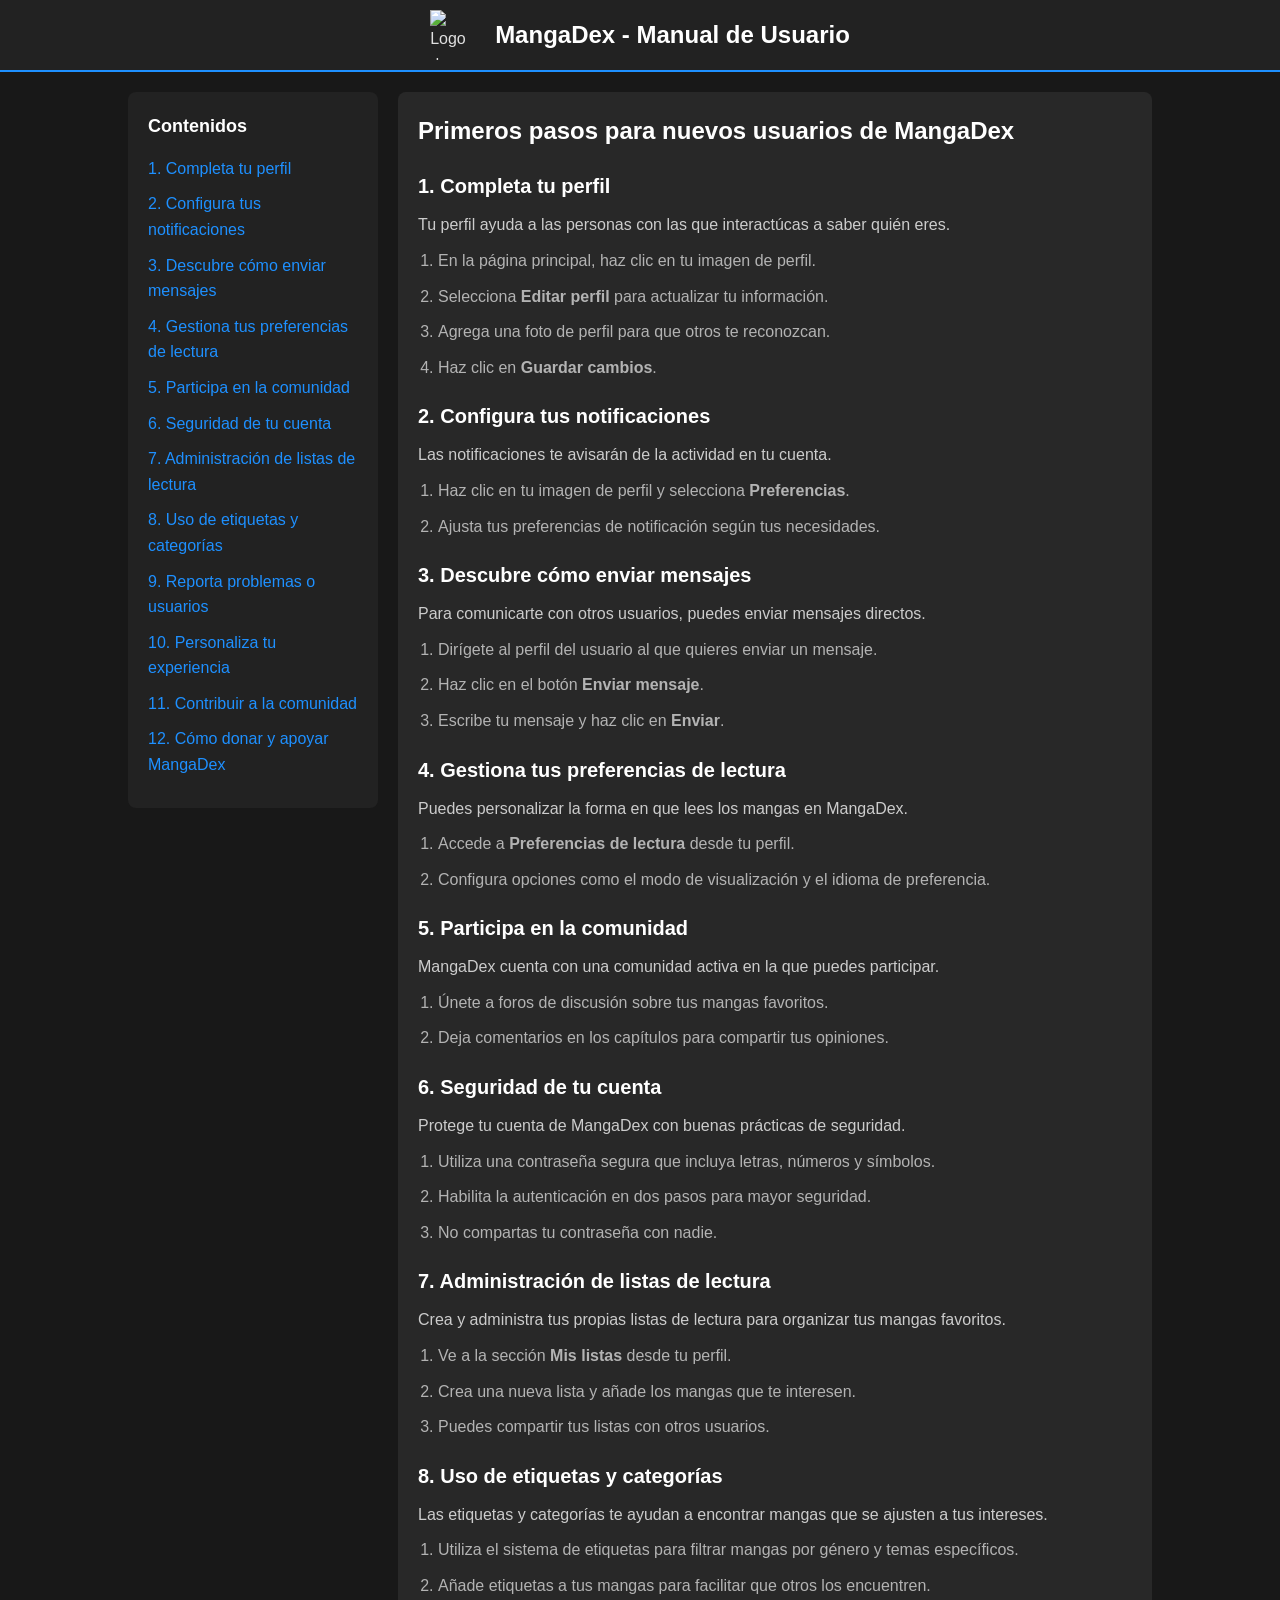
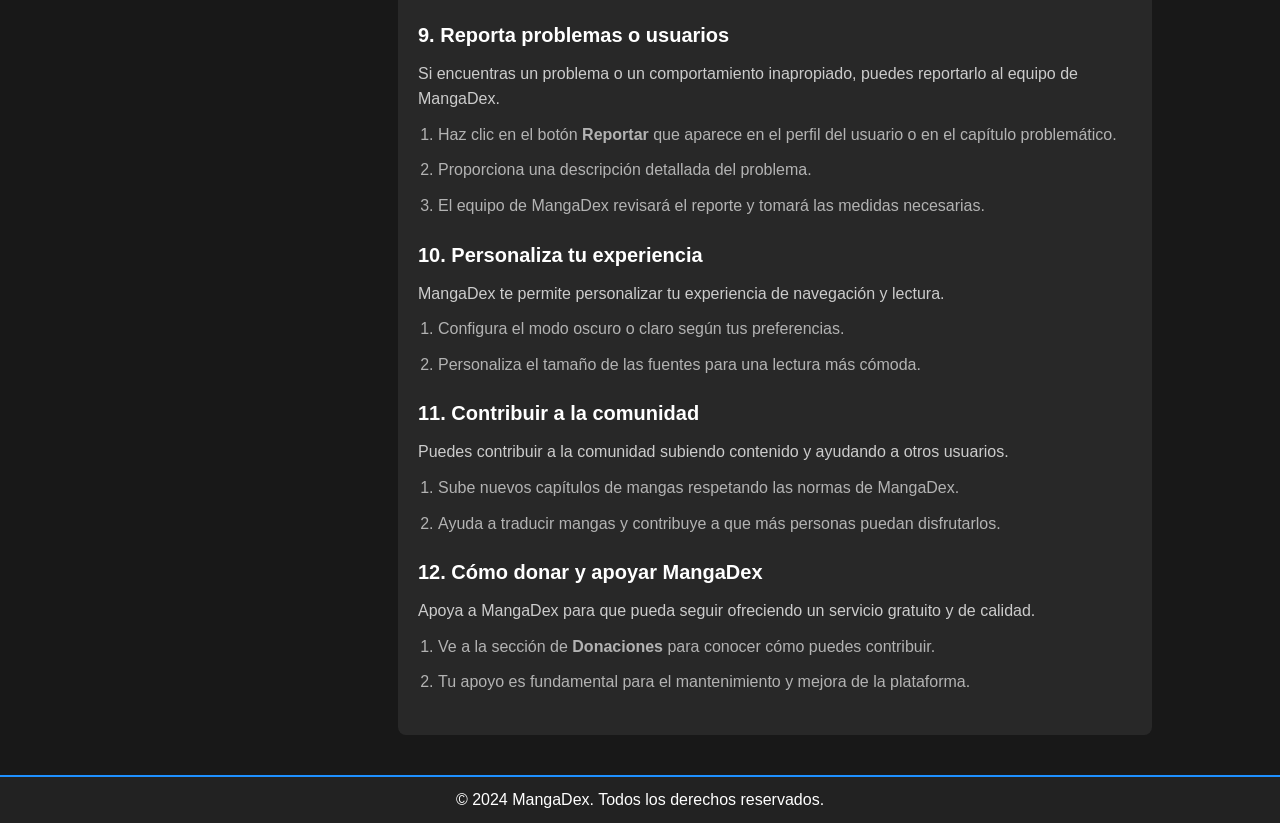
==== index.html @ 73d4a875 "Plantilla base" ====
<!DOCTYPE html>
<html lang="es">
<head>
    <meta charset="UTF-8">
    <meta name="viewport" content="width=device-width, initial-scale=1.0">
    <title>Manual de Usuario - MangaDex</title>
    <link rel="stylesheet" href="./style.css">
</head>
<body>
    <header class="header">
        <div class="logo">
            <img src="https://mangadex.org/img/brand/mangadex-logo.svg" alt="Logo de MangaDex">
            <h1>MangaDex - Manual de Usuario</h1>
        </div>
    </header>
    <div class="container">
        <aside class="sidebar">
            <h2>Contenidos</h2>
            <nav>
                <ul>
                    <li><a href="#seccion1">1. Completa tu perfil</a></li>
                    <li><a href="#seccion2">2. Configura tus notificaciones</a></li>
                    <li><a href="#seccion3">3. Descubre cómo enviar mensajes</a></li>
                    <li><a href="#seccion4">4. Gestiona tus preferencias de lectura</a></li>
                    <li><a href="#seccion5">5. Participa en la comunidad</a></li>
                    <li><a href="#seccion6">6. Seguridad de tu cuenta</a></li>
                    <li><a href="#seccion7">7. Administración de listas de lectura</a></li>
                    <li><a href="#seccion8">8. Uso de etiquetas y categorías</a></li>
                    <li><a href="#seccion9">9. Reporta problemas o usuarios</a></li>
                    <li><a href="#seccion10">10. Personaliza tu experiencia</a></li>
                    <li><a href="#seccion11">11. Contribuir a la comunidad</a></li>
                    <li><a href="#seccion12">12. Cómo donar y apoyar MangaDex</a></li>
                </ul>
            </nav>
        </aside>
        <main class="content">
            <h1>Primeros pasos para nuevos usuarios de MangaDex</h1>
            <section id="seccion1">
                <h2>1. Completa tu perfil</h2>
                <p>Tu perfil ayuda a las personas con las que interactúcas a saber quién eres.</p>
                <ol>
                    <li>En la página principal, haz clic en tu imagen de perfil.</li>
                    <li>Selecciona <strong>Editar perfil</strong> para actualizar tu información.</li>
                    <li>Agrega una foto de perfil para que otros te reconozcan.</li>
                    <li>Haz clic en <strong>Guardar cambios</strong>.</li>
                </ol>
            </section>
            <section id="seccion2">
                <h2>2. Configura tus notificaciones</h2>
                <p>Las notificaciones te avisarán de la actividad en tu cuenta.</p>
                <ol>
                    <li>Haz clic en tu imagen de perfil y selecciona <strong>Preferencias</strong>.</li>
                    <li>Ajusta tus preferencias de notificación según tus necesidades.</li>
                </ol>
            </section>
            <section id="seccion3">
                <h2>3. Descubre cómo enviar mensajes</h2>
                <p>Para comunicarte con otros usuarios, puedes enviar mensajes directos.</p>
                <ol>
                    <li>Dirígete al perfil del usuario al que quieres enviar un mensaje.</li>
                    <li>Haz clic en el botón <strong>Enviar mensaje</strong>.</li>
                    <li>Escribe tu mensaje y haz clic en <strong>Enviar</strong>.</li>
                </ol>
            </section>
            <section id="seccion4">
                <h2>4. Gestiona tus preferencias de lectura</h2>
                <p>Puedes personalizar la forma en que lees los mangas en MangaDex.</p>
                <ol>
                    <li>Accede a <strong>Preferencias de lectura</strong> desde tu perfil.</li>
                    <li>Configura opciones como el modo de visualización y el idioma de preferencia.</li>
                </ol>
            </section>
            <section id="seccion5">
                <h2>5. Participa en la comunidad</h2>
                <p>MangaDex cuenta con una comunidad activa en la que puedes participar.</p>
                <ol>
                    <li>Únete a foros de discusión sobre tus mangas favoritos.</li>
                    <li>Deja comentarios en los capítulos para compartir tus opiniones.</li>
                </ol>
            </section>
            <section id="seccion6">
                <h2>6. Seguridad de tu cuenta</h2>
                <p>Protege tu cuenta de MangaDex con buenas prácticas de seguridad.</p>
                <ol>
                    <li>Utiliza una contraseña segura que incluya letras, números y símbolos.</li>
                    <li>Habilita la autenticación en dos pasos para mayor seguridad.</li>
                    <li>No compartas tu contraseña con nadie.</li>
                </ol>
            </section>
            <section id="seccion7">
                <h2>7. Administración de listas de lectura</h2>
                <p>Crea y administra tus propias listas de lectura para organizar tus mangas favoritos.</p>
                <ol>
                    <li>Ve a la sección <strong>Mis listas</strong> desde tu perfil.</li>
                    <li>Crea una nueva lista y añade los mangas que te interesen.</li>
                    <li>Puedes compartir tus listas con otros usuarios.</li>
                </ol>
            </section>
            <section id="seccion8">
                <h2>8. Uso de etiquetas y categorías</h2>
                <p>Las etiquetas y categorías te ayudan a encontrar mangas que se ajusten a tus intereses.</p>
                <ol>
                    <li>Utiliza el sistema de etiquetas para filtrar mangas por género y temas específicos.</li>
                    <li>Añade etiquetas a tus mangas para facilitar que otros los encuentren.</li>
                </ol>
            </section>
            <section id="seccion9">
                <h2>9. Reporta problemas o usuarios</h2>
                <p>Si encuentras un problema o un comportamiento inapropiado, puedes reportarlo al equipo de MangaDex.</p>
                <ol>
                    <li>Haz clic en el botón <strong>Reportar</strong> que aparece en el perfil del usuario o en el capítulo problemático.</li>
                    <li>Proporciona una descripción detallada del problema.</li>
                    <li>El equipo de MangaDex revisará el reporte y tomará las medidas necesarias.</li>
                </ol>
            </section>
            <section id="seccion10">
                <h2>10. Personaliza tu experiencia</h2>
                <p>MangaDex te permite personalizar tu experiencia de navegación y lectura.</p>
                <ol>
                    <li>Configura el modo oscuro o claro según tus preferencias.</li>
                    <li>Personaliza el tamaño de las fuentes para una lectura más cómoda.</li>
                </ol>
            </section>
            <section id="seccion11">
                <h2>11. Contribuir a la comunidad</h2>
                <p>Puedes contribuir a la comunidad subiendo contenido y ayudando a otros usuarios.</p>
                <ol>
                    <li>Sube nuevos capítulos de mangas respetando las normas de MangaDex.</li>
                    <li>Ayuda a traducir mangas y contribuye a que más personas puedan disfrutarlos.</li>
                </ol>
            </section>
            <section id="seccion12">
                <h2>12. Cómo donar y apoyar MangaDex</h2>
                <p>Apoya a MangaDex para que pueda seguir ofreciendo un servicio gratuito y de calidad.</p>
                <ol>
                    <li>Ve a la sección de <strong>Donaciones</strong> para conocer cómo puedes contribuir.</li>
                    <li>Tu apoyo es fundamental para el mantenimiento y mejora de la plataforma.</li>
                </ol>
            </section>
        </main>
    </div>
    <footer class="footer">
        <p>&copy; 2024 MangaDex. Todos los derechos reservados.</p>
    </footer>
</body>
</html>
---- style.css ----
/* Reset básico */
* {
    margin: 0;
    padding: 0;
    box-sizing: border-box;
}

body {
    font-family: Arial, sans-serif;
    background-color: #181818;
    color: #e0e0e0;
    line-height: 1.6;
    display: flex;
    flex-direction: column;
    align-items: center;
}

/* Header */
.header {
    width: 100%;
    background-color: #222222;
    padding: 10px 20px;
    display: flex;
    align-items: center;
    justify-content: center;
    border-bottom: 2px solid #1e90ff;
}

.header .logo {
    display: flex;
    align-items: center;
}

.header img {
    width: 50px;
    height: 50px;
    margin-right: 15px;
}

.header h1 {
    font-size: 24px;
    color: #ffffff;
}

/* Container */
.container {
    display: flex;
    width: 80%;
    max-width: 1200px;
    margin: 20px auto;
}

/* Sidebar */
.sidebar {
    width: 250px;
    background-color: #222222;
    padding: 20px;
    border-radius: 8px;
    margin-right: 20px;
    position: sticky;
    top: 20px;
    height: max-content;
}

.sidebar h2 {
    font-size: 18px;
    color: #ffffff;
    margin-bottom: 15px;
}

.sidebar nav ul {
    list-style: none;
}

.sidebar nav ul li {
    margin-bottom: 10px;
}

.sidebar nav ul li a {
    color: #1e90ff;
    text-decoration: none;
}

.sidebar nav ul li a:hover {
    color: #66b2ff;
}

/* Content */
.content {
    flex: 1;
    background-color: #282828;
    padding: 20px;
    border-radius: 8px;
}

.content h1 {
    font-size: 24px;
    color: #ffffff;
    margin-bottom: 20px;
}

.content section {
    margin-bottom: 20px;
}

.content h2 {
    font-size: 20px;
    color: #ffffff;
    margin-bottom: 10px;
}

.content p {
    margin-bottom: 10px;
    color: #cccccc;
}

.content ol {
    margin-left: 20px;
    color: #b3b3b3;
}

.content ol li {
    margin-bottom: 10px;
}

/* Footer */
.footer {
    width: 100%;
    background-color: #222222;
    text-align: center;
    padding: 10px 0;
    margin-top: 20px;
    color: #ffffff;
    border-top: 2px solid #1e90ff;
}
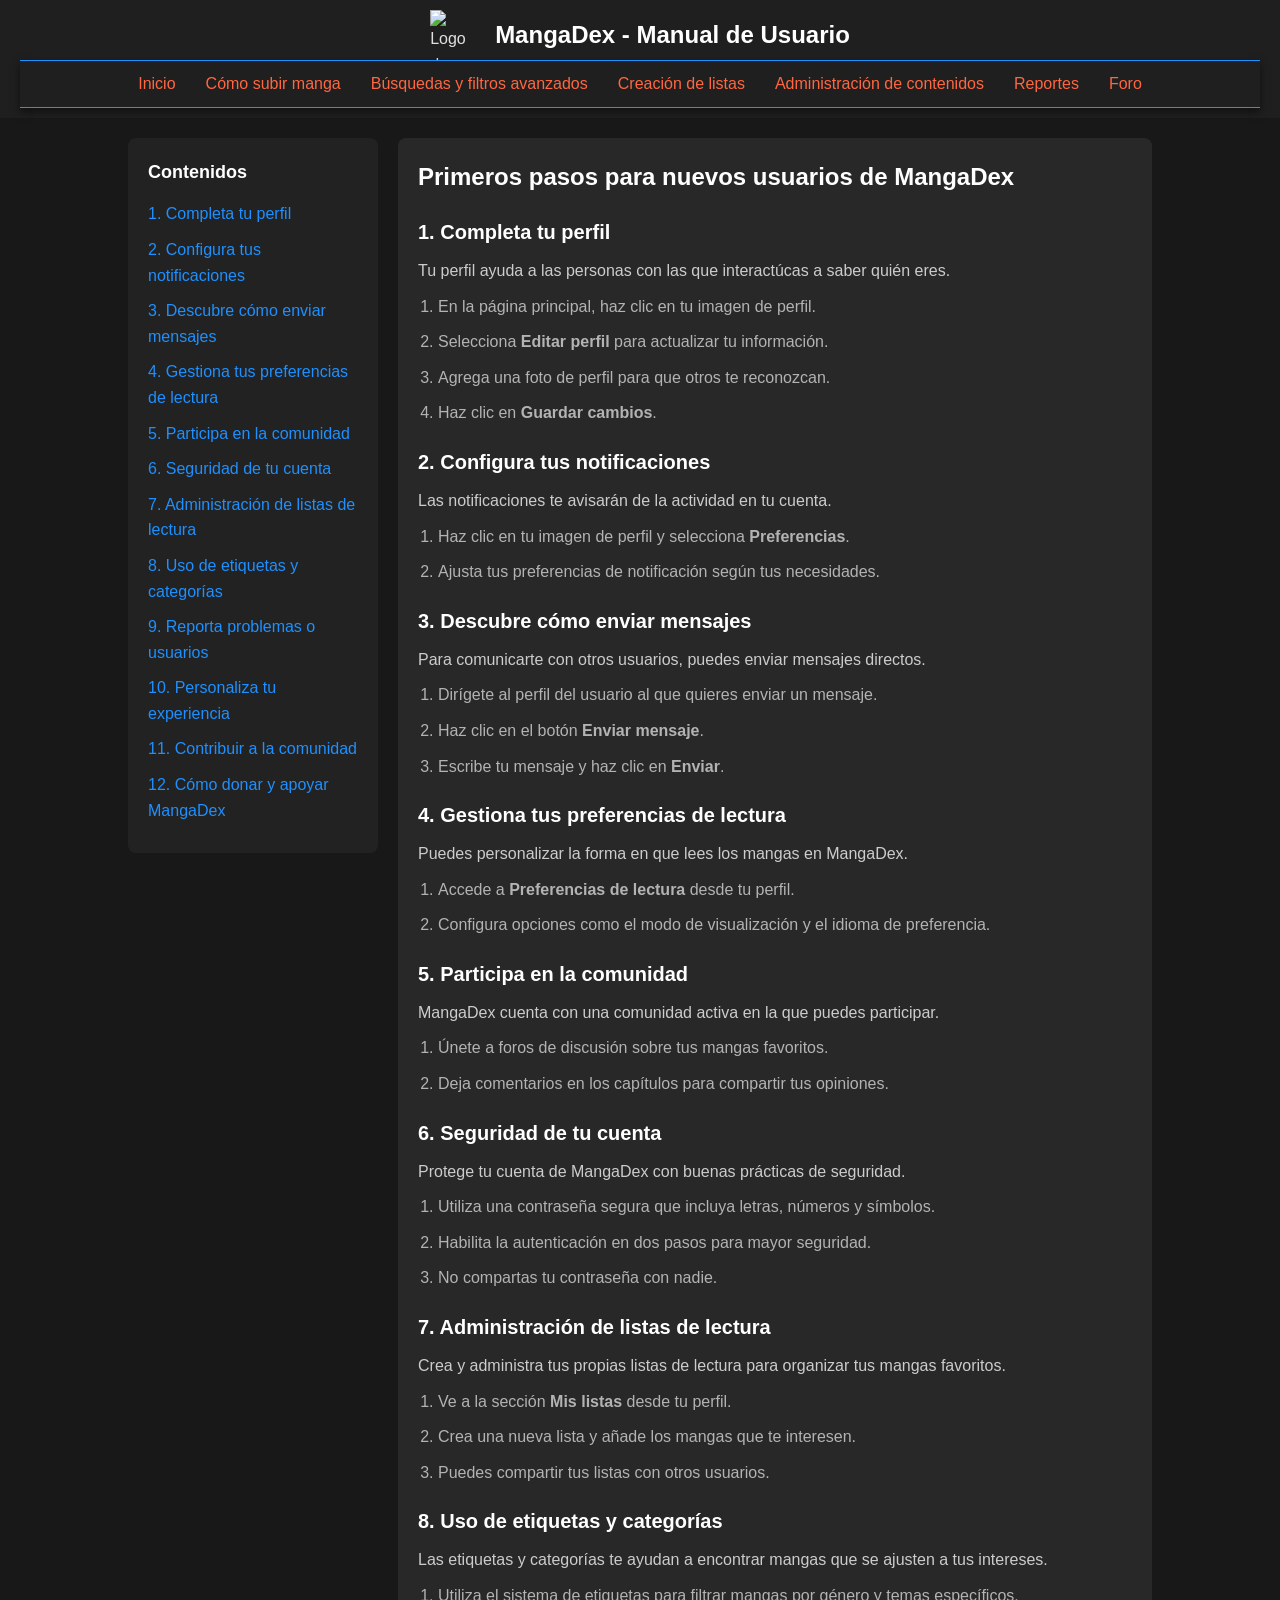
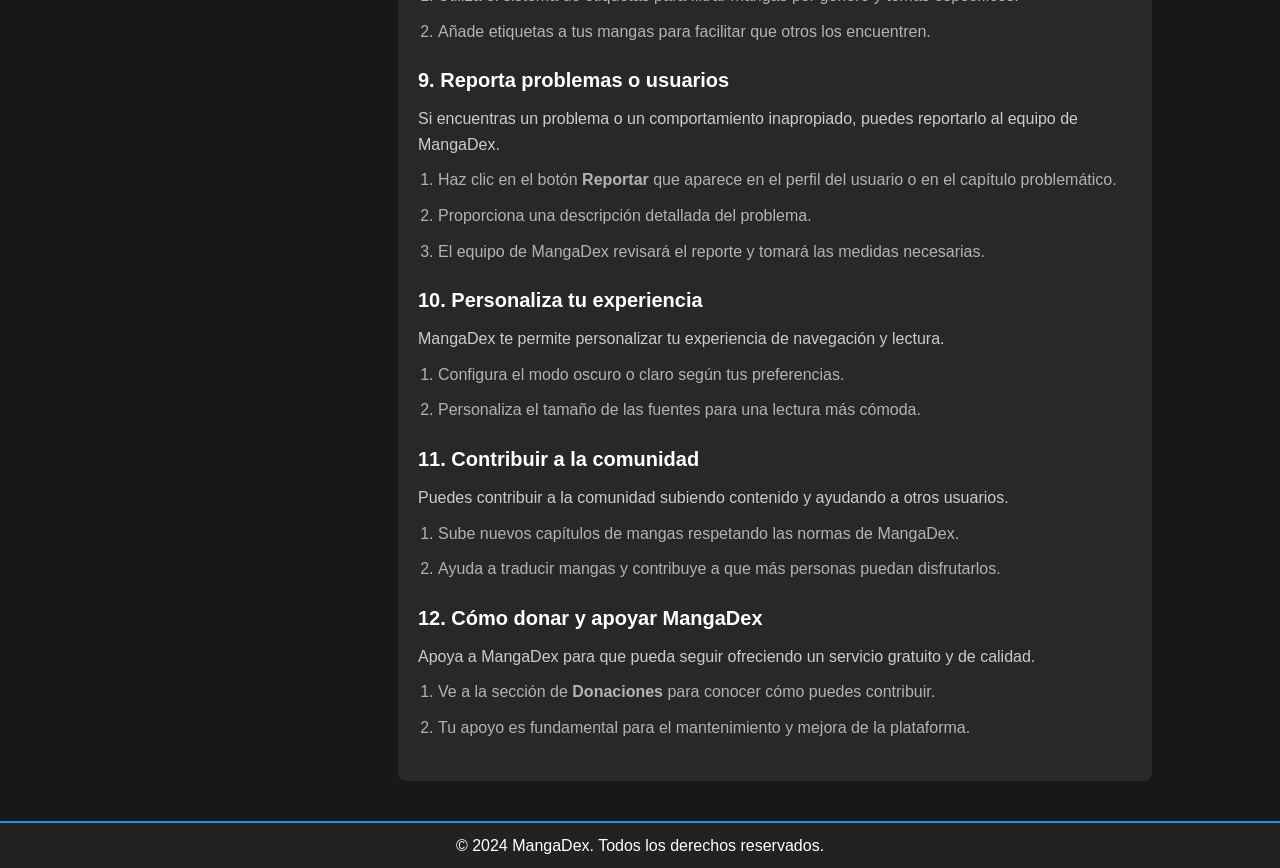
==== commit f6537979: "actualizacion a menu" ====
--- a/index.html
+++ b/index.html
@@ -12,6 +12,17 @@
             <img src="https://mangadex.org/img/brand/mangadex-logo.svg" alt="Logo de MangaDex">
             <h1>MangaDex - Manual de Usuario</h1>
         </div>
+        <nav class="navigation">
+            <ul>
+                <li><a href="index.html">Inicio</a></li>
+                <li><a href="subir_manga.html">Cómo subir manga</a></li>
+                <li><a href="busquedas_filtros.html">Búsquedas y filtros avanzados</a></li>
+                <li><a href="creacion_listas.html">Creación de listas</a></li>
+                <li><a href="administracion_contenidos.html">Administración de contenidos</a></li>
+                <li><a href="reportes.html">Reportes</a></li>
+                <li><a href="foro.html">Foro</a></li>
+            </ul>
+        </nav>
     </header>
     <div class="container">
         <aside class="sidebar">
@@ -143,4 +154,4 @@
         <p>&copy; 2024 MangaDex. Todos los derechos reservados.</p>
     </footer>
 </body>
-</html>+</html>
--- a/style.css
+++ b/style.css
@@ -18,13 +18,13 @@
 /* Header */
 .header {
     width: 100%;
-    background-color: #222222;
+    background-color: #1f1f1f; /* Color del header */
     padding: 10px 20px;
     display: flex;
+    flex-direction: column;
     align-items: center;
-    justify-content: center;
-    border-bottom: 2px solid #1e90ff;
 }
+
 
 .header .logo {
     display: flex;
@@ -40,6 +40,38 @@
 .header h1 {
     font-size: 24px;
     color: #ffffff;
+}
+
+/* Navigation menu */
+.navigation {
+    width: 100%;
+    background-color: #1f1f1f; /* Fondo de navegación */
+    padding: 10px 0;
+    border-top: 1px solid #1e90ff; /* Botón secundario */
+    border-bottom: 1px solid #1e90ff;
+    box-shadow: 0 4px 8px rgba(0, 0, 0, 0.5);
+}
+
+.navigation ul {
+    display: flex;
+    justify-content: center;
+    list-style: none;
+}
+
+.navigation ul li {
+    margin: 0 15px;
+}
+
+.navigation ul li a {
+    color: #ff6740; /* Color de botones de navegación y links */
+    text-decoration: none;
+    font-size: 16px;
+    transition: color 0.3s ease, transform 0.3s ease;
+}
+
+.navigation ul li a:hover {
+    color: #1e90ff; /* Color de botones secundarios al hacer hover */
+    transform: scale(1.1);
 }
 
 /* Container */
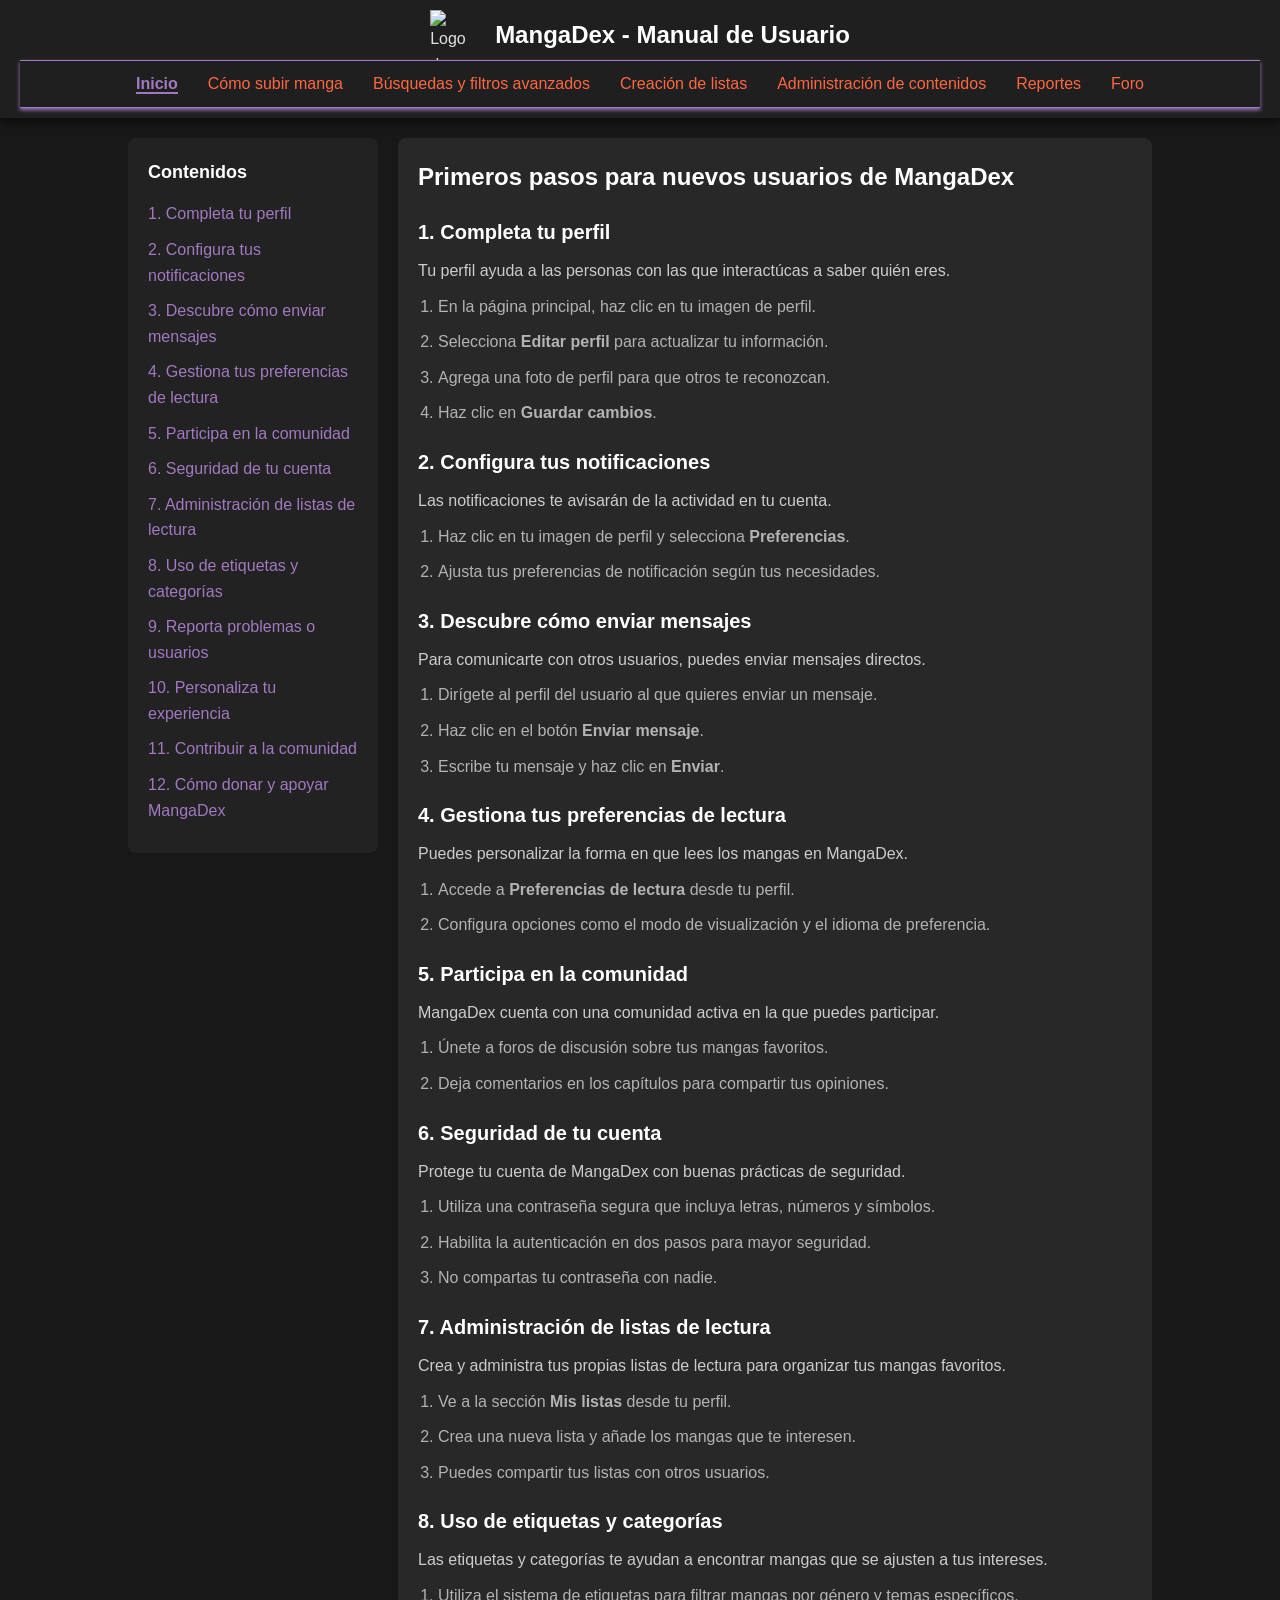
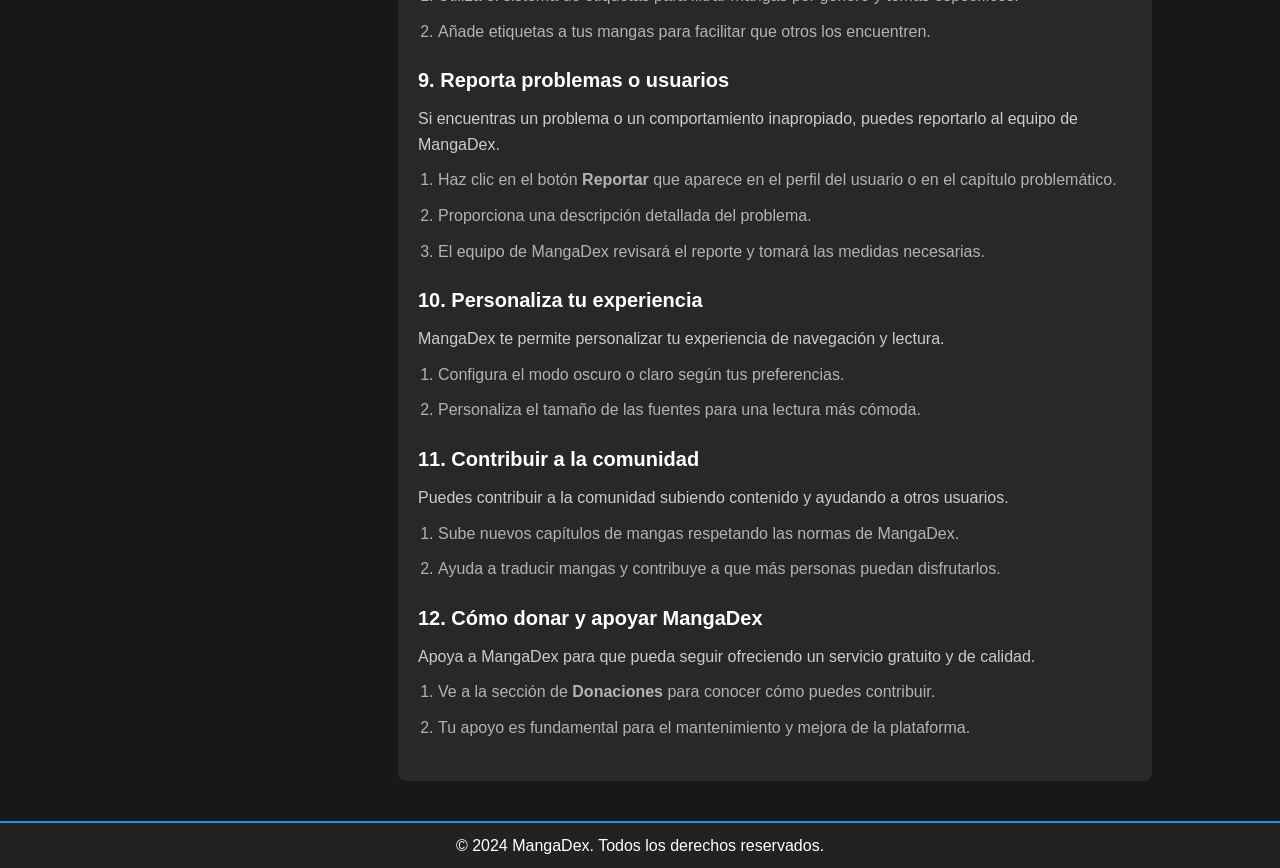
==== commit 1d77af83: "Ajustes de estilos" ====
--- a/index.html
+++ b/index.html
@@ -14,7 +14,7 @@
         </div>
         <nav class="navigation">
             <ul>
-                <li><a href="index.html">Inicio</a></li>
+                <li><a class="active" href="index.html">Inicio</a></li>
                 <li><a href="subir_manga.html">Cómo subir manga</a></li>
                 <li><a href="busquedas_filtros.html">Búsquedas y filtros avanzados</a></li>
                 <li><a href="creacion_listas.html">Creación de listas</a></li>
@@ -153,5 +153,6 @@
     <footer class="footer">
         <p>&copy; 2024 MangaDex. Todos los derechos reservados.</p>
     </footer>
+    
 </body>
 </html>
--- a/style.css
+++ b/style.css
@@ -15,14 +15,19 @@
     align-items: center;
 }
 
-/* Header */
+
+/* Header sticky */
 .header {
+    position: sticky;
+    top: 0;
+    z-index: 10;
     width: 100%;
     background-color: #1f1f1f; /* Color del header */
     padding: 10px 20px;
     display: flex;
     flex-direction: column;
     align-items: center;
+    box-shadow: 0 4px 8px rgba(0, 0, 0, 0.5);
 }
 
 
@@ -47,9 +52,9 @@
     width: 100%;
     background-color: #1f1f1f; /* Fondo de navegación */
     padding: 10px 0;
-    border-top: 1px solid #1e90ff; /* Botón secundario */
-    border-bottom: 1px solid #1e90ff;
-    box-shadow: 0 4px 8px rgba(0, 0, 0, 0.5);
+    border-top: 1px solid rgb(161 121 192); /* Botón secundario */
+    border-bottom: 1px solid rgb(161 121 192);
+    box-shadow: 0 2px 4px rgb(161 121 192);
 }
 
 .navigation ul {
@@ -69,8 +74,14 @@
     transition: color 0.3s ease, transform 0.3s ease;
 }
 
+.navigation ul li a.active {
+    color: rgb(161 121 192); /* Cambia el color del enlace activo */
+    font-weight: bold;
+    border-bottom: 2px solid rgb(161 121 192); /* Opcional: agrega una línea debajo para destacar */
+}
+
 .navigation ul li a:hover {
-    color: #1e90ff; /* Color de botones secundarios al hacer hover */
+    color: rgb(161 121 192); /* Color de botones secundarios al hacer hover */
     transform: scale(1.1);
 }
 
@@ -90,7 +101,7 @@
     border-radius: 8px;
     margin-right: 20px;
     position: sticky;
-    top: 20px;
+    top: 130px;
     height: max-content;
 }
 
@@ -109,12 +120,12 @@
 }
 
 .sidebar nav ul li a {
-    color: #1e90ff;
+    color: rgb(161 121 192);
     text-decoration: none;
 }
 
 .sidebar nav ul li a:hover {
-    color: #66b2ff;
+    color: rgb(161 121 132);
 }
 
 /* Content */
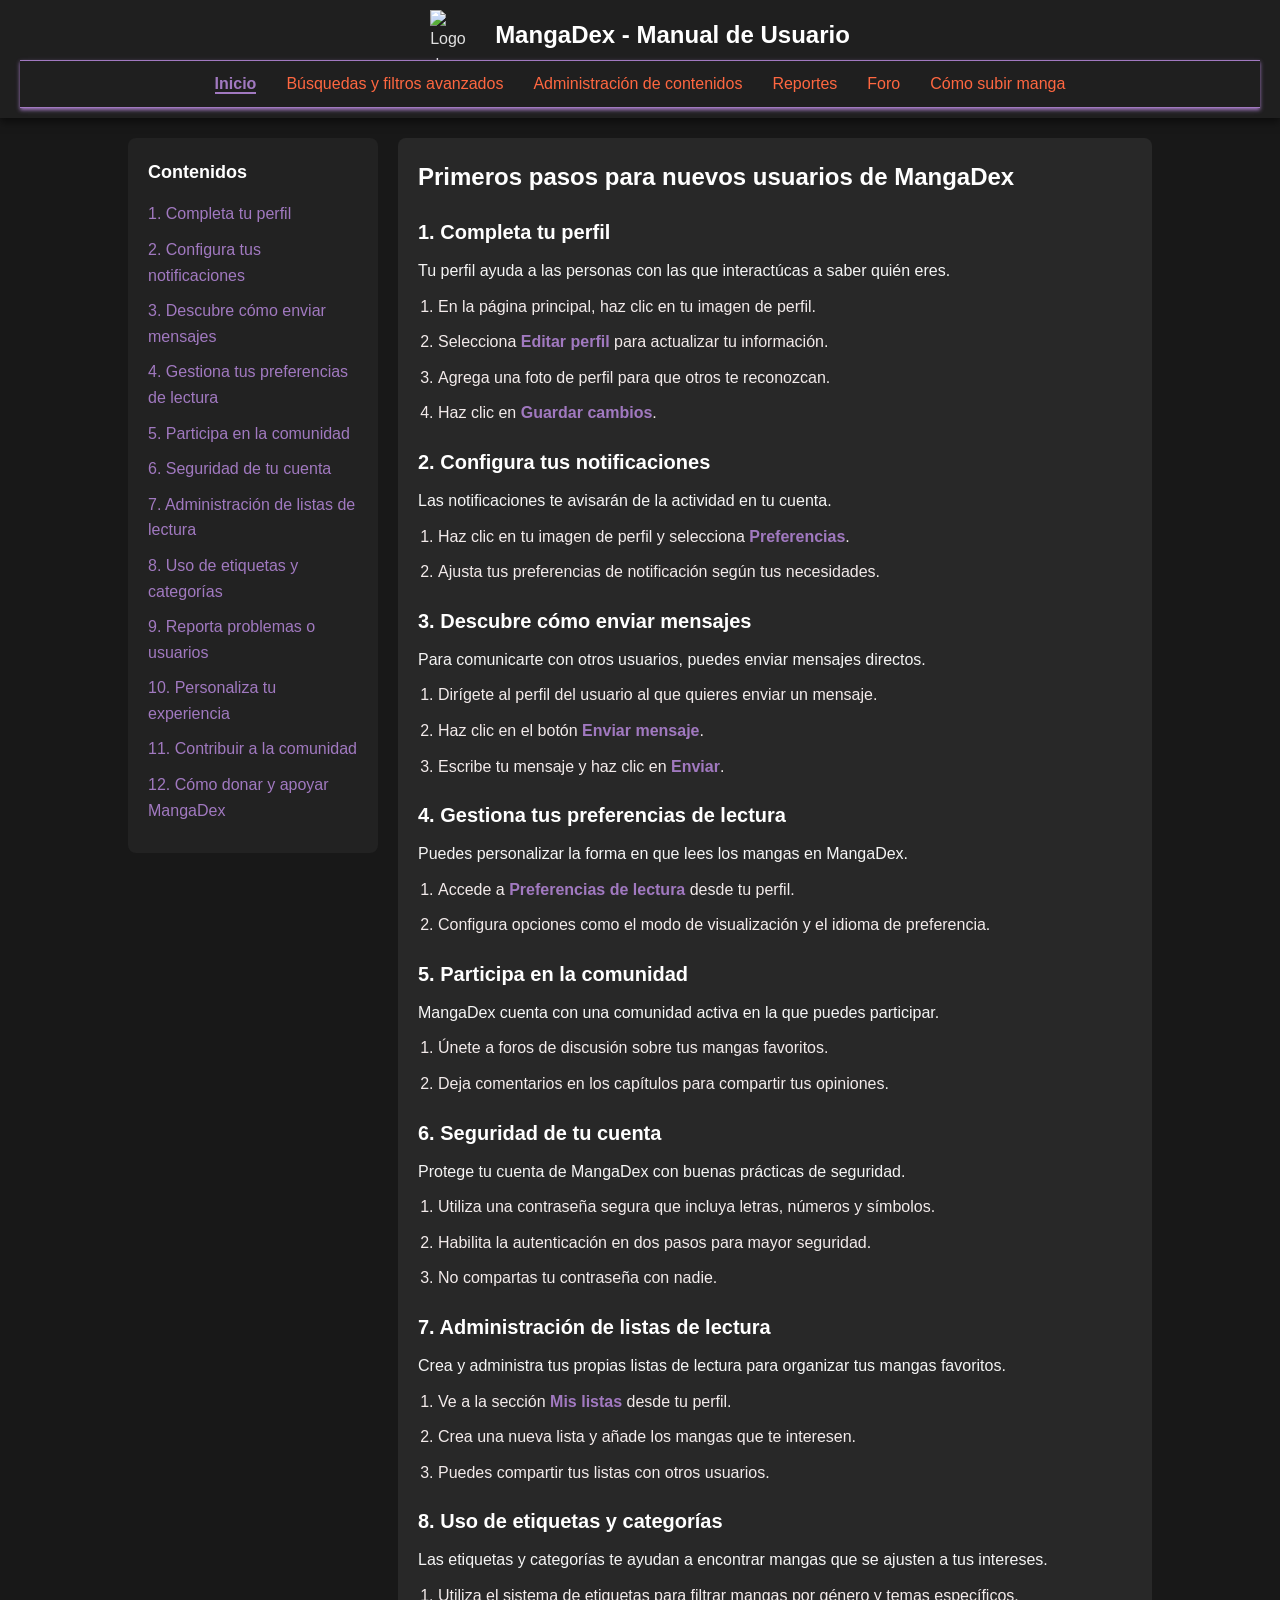
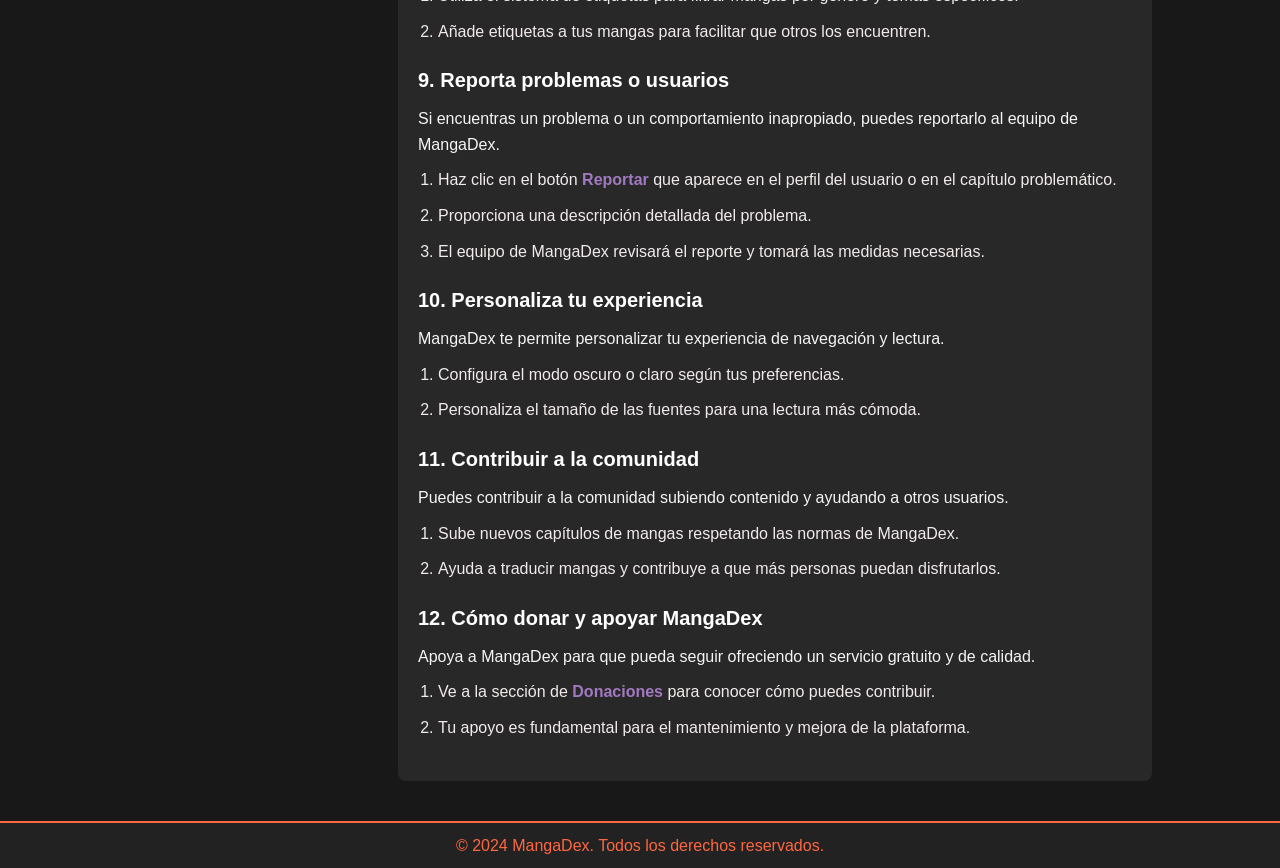
==== commit f66328d1: "actualizacion de secciones e integracion de nuevo contenido y gifts" ====
--- a/index.html
+++ b/index.html
@@ -4,7 +4,7 @@
     <meta charset="UTF-8">
     <meta name="viewport" content="width=device-width, initial-scale=1.0">
     <title>Manual de Usuario - MangaDex</title>
-    <link rel="stylesheet" href="./style.css">
+    <link rel="stylesheet" href="./src/styles/index.css">
 </head>
 <body>
     <header class="header">
@@ -15,12 +15,11 @@
         <nav class="navigation">
             <ul>
                 <li><a class="active" href="index.html">Inicio</a></li>
-                <li><a href="subir_manga.html">Cómo subir manga</a></li>
                 <li><a href="busquedas_filtros.html">Búsquedas y filtros avanzados</a></li>
-                <li><a href="creacion_listas.html">Creación de listas</a></li>
                 <li><a href="administracion_contenidos.html">Administración de contenidos</a></li>
                 <li><a href="reportes.html">Reportes</a></li>
                 <li><a href="foro.html">Foro</a></li>
+                <li><a href="subir_manga.html">Cómo subir manga</a></li>
             </ul>
         </nav>
     </header>
--- a/src/styles/index.css
+++ b/src/styles/index.css
@@ -0,0 +1,182 @@
+/* Reset básico */
+* {
+    margin: 0;
+    padding: 0;
+    box-sizing: border-box;
+}
+
+body {
+    font-family: Arial, sans-serif;
+    background-color: #181818;
+    color: #e0e0e0;
+    line-height: 1.6;
+    display: flex;
+    flex-direction: column;
+    align-items: center;
+}
+
+
+/* Header sticky */
+.header {
+    position: sticky;
+    top: 0;
+    z-index: 10;
+    width: 100%;
+    background-color: #1f1f1f; /* Color del header */
+    padding: 10px 20px;
+    display: flex;
+    flex-direction: column;
+    align-items: center;
+    box-shadow: 0 4px 8px rgba(0, 0, 0, 0.5);
+}
+
+
+.header .logo {
+    display: flex;
+    align-items: center;
+}
+
+.header img {
+    width: 50px;
+    height: 50px;
+    margin-right: 15px;
+}
+
+.header h1 {
+    font-size: 24px;
+    color: #ffffff;
+}
+
+/* Navigation menu */
+.navigation {
+    width: 100%;
+    background-color: #1f1f1f; /* Fondo de navegación */
+    padding: 10px 0;
+    border-top: 1px solid rgb(161 121 192); /* Botón secundario */
+    border-bottom: 1px solid rgb(161 121 192);
+    box-shadow: 0 2px 4px rgb(161 121 192);
+}
+
+.navigation ul {
+    display: flex;
+    justify-content: center;
+    list-style: none;
+}
+
+.navigation ul li {
+    margin: 0 15px;
+}
+
+.navigation ul li a {
+    color: #ff6740; /* Color de botones de navegación y links */
+    text-decoration: none;
+    font-size: 16px;
+    transition: color 0.3s ease, transform 0.3s ease;
+}
+
+.navigation ul li a.active {
+    color: rgb(161 121 192); /* Cambia el color del enlace activo */
+    font-weight: bold;
+    border-bottom: 2px solid rgb(161 121 192); /* Opcional: agrega una línea debajo para destacar */
+}
+
+.navigation ul li a:hover {
+    color: rgb(161 121 192); /* Color de botones secundarios al hacer hover */
+    transform: scale(1.1);
+}
+
+/* Container */
+.container {
+    display: flex;
+    width: 80%;
+    max-width: 1200px;
+    margin: 20px auto;
+}
+
+/* Sidebar */
+.sidebar {
+    width: 250px;
+    background-color: #222222;
+    padding: 20px;
+    border-radius: 8px;
+    margin-right: 20px;
+    position: sticky;
+    top: 130px;
+    height: max-content;
+}
+
+.sidebar h2 {
+    font-size: 18px;
+    color: #ffffff;
+    margin-bottom: 15px;
+}
+
+.sidebar nav ul {
+    list-style: none;
+}
+
+.sidebar nav ul li {
+    margin-bottom: 10px;
+}
+
+.sidebar nav ul li a {
+    color: rgb(161 121 192);
+    text-decoration: none;
+}
+
+.sidebar nav ul li a:hover {
+    color: rgb(161 121 132);
+}
+
+/* Content */
+.content {
+    flex: 1;
+    background-color: #282828;
+    padding: 20px;
+    border-radius: 8px;
+}
+
+.content strong {
+    color: rgb(161 121 192); /* Color de botones secundarios al hacer hover */
+}
+
+.content h1 {
+    font-size: 24px;
+    color: #ffffff;
+    margin-bottom: 20px;
+}
+
+.content section {
+    margin-bottom: 20px;
+}
+
+.content h2 {
+    font-size: 20px;
+    color: #ffffff;
+    margin-bottom: 10px;
+}
+
+.content p {
+    margin-bottom: 10px;
+    color: whitesmoke;
+}
+
+.content ol {
+    margin-left: 20px;
+    color: #f3ebeb;
+}
+
+.content ol li {
+    margin-bottom: 10px;
+}
+
+/* Footer */
+.footer {
+    width: 100%;
+    background-color: #222222;
+    text-align: center;
+    padding: 10px 0;
+    margin-top: 20px;
+    color: #ff6740; /* Color de botones de navegación y links */
+    border-top: 2px solid #ff6740;
+}
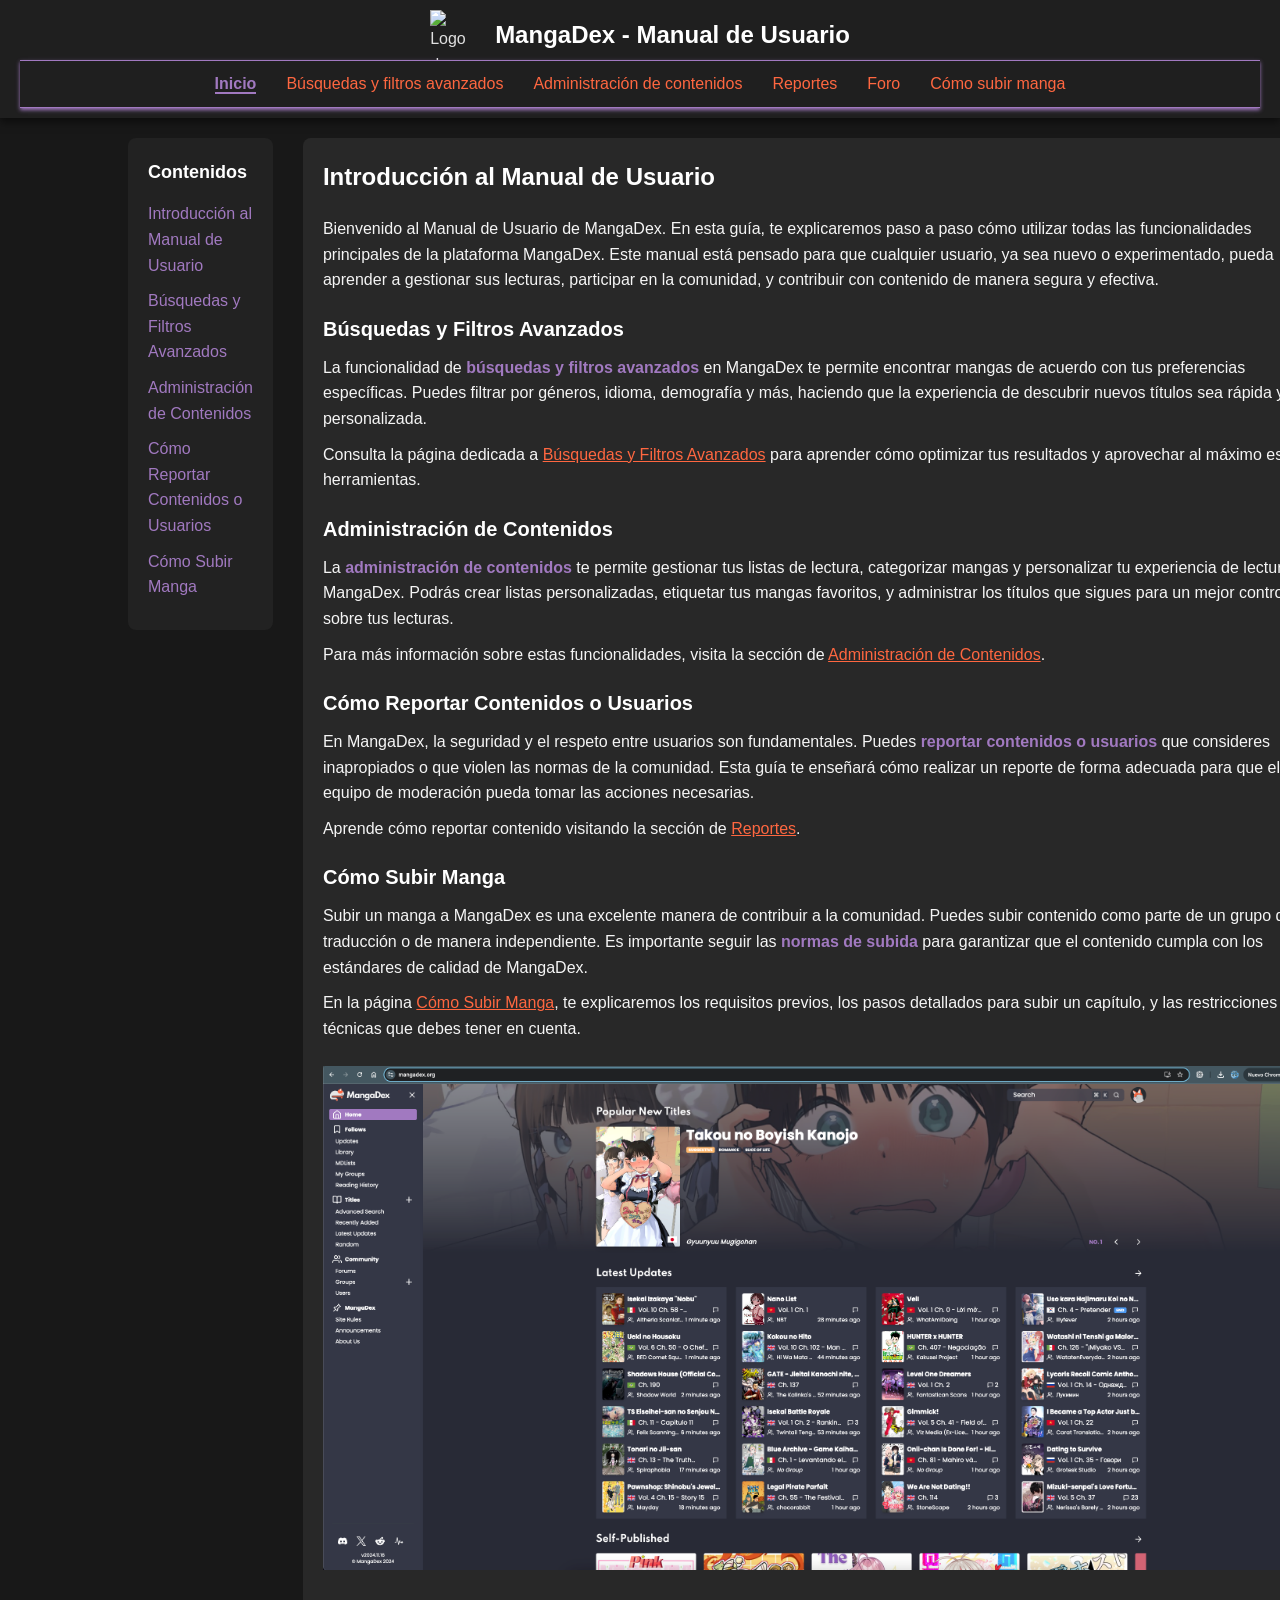
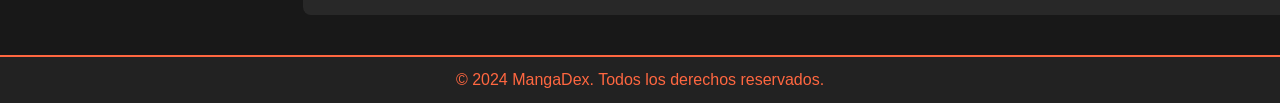
==== commit 0784c9d5: "Ajustes finales" ====
--- a/index.html
+++ b/index.html
@@ -28,130 +28,51 @@
             <h2>Contenidos</h2>
             <nav>
                 <ul>
-                    <li><a href="#seccion1">1. Completa tu perfil</a></li>
-                    <li><a href="#seccion2">2. Configura tus notificaciones</a></li>
-                    <li><a href="#seccion3">3. Descubre cómo enviar mensajes</a></li>
-                    <li><a href="#seccion4">4. Gestiona tus preferencias de lectura</a></li>
-                    <li><a href="#seccion5">5. Participa en la comunidad</a></li>
-                    <li><a href="#seccion6">6. Seguridad de tu cuenta</a></li>
-                    <li><a href="#seccion7">7. Administración de listas de lectura</a></li>
-                    <li><a href="#seccion8">8. Uso de etiquetas y categorías</a></li>
-                    <li><a href="#seccion9">9. Reporta problemas o usuarios</a></li>
-                    <li><a href="#seccion10">10. Personaliza tu experiencia</a></li>
-                    <li><a href="#seccion11">11. Contribuir a la comunidad</a></li>
-                    <li><a href="#seccion12">12. Cómo donar y apoyar MangaDex</a></li>
+                    <li><a href="#introduccion">Introducción al Manual de Usuario</a></li>
+                    <li><a href="#busquedas">Búsquedas y Filtros Avanzados</a></li>
+                    <li><a href="#administracion">Administración de Contenidos</a></li>
+                    <li><a href="#reportes">Cómo Reportar Contenidos o Usuarios</a></li>
+                    <li><a href="#subir-manga">Cómo Subir Manga</a></li>
                 </ul>
             </nav>
         </aside>
         <main class="content">
-            <h1>Primeros pasos para nuevos usuarios de MangaDex</h1>
-            <section id="seccion1">
-                <h2>1. Completa tu perfil</h2>
-                <p>Tu perfil ayuda a las personas con las que interactúcas a saber quién eres.</p>
-                <ol>
-                    <li>En la página principal, haz clic en tu imagen de perfil.</li>
-                    <li>Selecciona <strong>Editar perfil</strong> para actualizar tu información.</li>
-                    <li>Agrega una foto de perfil para que otros te reconozcan.</li>
-                    <li>Haz clic en <strong>Guardar cambios</strong>.</li>
-                </ol>
+            <section id="introduccion">
+                <h1>Introducción al Manual de Usuario</h1>
+                <p>Bienvenido al Manual de Usuario de MangaDex. En esta guía, te explicaremos paso a paso cómo utilizar todas las funcionalidades principales de la plataforma MangaDex. Este manual está pensado para que cualquier usuario, ya sea nuevo o experimentado, pueda aprender a gestionar sus lecturas, participar en la comunidad, y contribuir con contenido de manera segura y efectiva.</p>
             </section>
-            <section id="seccion2">
-                <h2>2. Configura tus notificaciones</h2>
-                <p>Las notificaciones te avisarán de la actividad en tu cuenta.</p>
-                <ol>
-                    <li>Haz clic en tu imagen de perfil y selecciona <strong>Preferencias</strong>.</li>
-                    <li>Ajusta tus preferencias de notificación según tus necesidades.</li>
-                </ol>
+
+            <section id="busquedas">
+                <h2>Búsquedas y Filtros Avanzados</h2>
+                <p>La funcionalidad de <strong>búsquedas y filtros avanzados</strong> en MangaDex te permite encontrar mangas de acuerdo con tus preferencias específicas. Puedes filtrar por géneros, idioma, demografía y más, haciendo que la experiencia de descubrir nuevos títulos sea rápida y personalizada.</p>
+                <p>Consulta la página dedicada a <a href="busquedas_filtros.html">Búsquedas y Filtros Avanzados</a> para aprender cómo optimizar tus resultados y aprovechar al máximo estas herramientas.</p>
             </section>
-            <section id="seccion3">
-                <h2>3. Descubre cómo enviar mensajes</h2>
-                <p>Para comunicarte con otros usuarios, puedes enviar mensajes directos.</p>
-                <ol>
-                    <li>Dirígete al perfil del usuario al que quieres enviar un mensaje.</li>
-                    <li>Haz clic en el botón <strong>Enviar mensaje</strong>.</li>
-                    <li>Escribe tu mensaje y haz clic en <strong>Enviar</strong>.</li>
-                </ol>
+
+            <section id="administracion">
+                <h2>Administración de Contenidos</h2>
+                <p>La <strong>administración de contenidos</strong> te permite gestionar tus listas de lectura, categorizar mangas y personalizar tu experiencia de lectura en MangaDex. Podrás crear listas personalizadas, etiquetar tus mangas favoritos, y administrar los títulos que sigues para un mejor control sobre tus lecturas.</p>
+                <p>Para más información sobre estas funcionalidades, visita la sección de <a href="administracion_contenidos.html">Administración de Contenidos</a>.</p>
             </section>
-            <section id="seccion4">
-                <h2>4. Gestiona tus preferencias de lectura</h2>
-                <p>Puedes personalizar la forma en que lees los mangas en MangaDex.</p>
-                <ol>
-                    <li>Accede a <strong>Preferencias de lectura</strong> desde tu perfil.</li>
-                    <li>Configura opciones como el modo de visualización y el idioma de preferencia.</li>
-                </ol>
+
+            <section id="reportes">
+                <h2>Cómo Reportar Contenidos o Usuarios</h2>
+                <p>En MangaDex, la seguridad y el respeto entre usuarios son fundamentales. Puedes <strong>reportar contenidos o usuarios</strong> que consideres inapropiados o que violen las normas de la comunidad. Esta guía te enseñará cómo realizar un reporte de forma adecuada para que el equipo de moderación pueda tomar las acciones necesarias.</p>
+                <p>Aprende cómo reportar contenido visitando la sección de <a href="reportes.html">Reportes</a>.</p>
             </section>
-            <section id="seccion5">
-                <h2>5. Participa en la comunidad</h2>
-                <p>MangaDex cuenta con una comunidad activa en la que puedes participar.</p>
-                <ol>
-                    <li>Únete a foros de discusión sobre tus mangas favoritos.</li>
-                    <li>Deja comentarios en los capítulos para compartir tus opiniones.</li>
-                </ol>
+
+            <section id="subir-manga">
+                <h2>Cómo Subir Manga</h2>
+                <p>Subir un manga a MangaDex es una excelente manera de contribuir a la comunidad. Puedes subir contenido como parte de un grupo de traducción o de manera independiente. Es importante seguir las <strong>normas de subida</strong> para garantizar que el contenido cumpla con los estándares de calidad de MangaDex.</p>
+                <p>En la página <a href="subir_manga.html">Cómo Subir Manga</a>, te explicaremos los requisitos previos, los pasos detallados para subir un capítulo, y las restricciones técnicas que debes tener en cuenta.</p>
             </section>
-            <section id="seccion6">
-                <h2>6. Seguridad de tu cuenta</h2>
-                <p>Protege tu cuenta de MangaDex con buenas prácticas de seguridad.</p>
-                <ol>
-                    <li>Utiliza una contraseña segura que incluya letras, números y símbolos.</li>
-                    <li>Habilita la autenticación en dos pasos para mayor seguridad.</li>
-                    <li>No compartas tu contraseña con nadie.</li>
-                </ol>
-            </section>
-            <section id="seccion7">
-                <h2>7. Administración de listas de lectura</h2>
-                <p>Crea y administra tus propias listas de lectura para organizar tus mangas favoritos.</p>
-                <ol>
-                    <li>Ve a la sección <strong>Mis listas</strong> desde tu perfil.</li>
-                    <li>Crea una nueva lista y añade los mangas que te interesen.</li>
-                    <li>Puedes compartir tus listas con otros usuarios.</li>
-                </ol>
-            </section>
-            <section id="seccion8">
-                <h2>8. Uso de etiquetas y categorías</h2>
-                <p>Las etiquetas y categorías te ayudan a encontrar mangas que se ajusten a tus intereses.</p>
-                <ol>
-                    <li>Utiliza el sistema de etiquetas para filtrar mangas por género y temas específicos.</li>
-                    <li>Añade etiquetas a tus mangas para facilitar que otros los encuentren.</li>
-                </ol>
-            </section>
-            <section id="seccion9">
-                <h2>9. Reporta problemas o usuarios</h2>
-                <p>Si encuentras un problema o un comportamiento inapropiado, puedes reportarlo al equipo de MangaDex.</p>
-                <ol>
-                    <li>Haz clic en el botón <strong>Reportar</strong> que aparece en el perfil del usuario o en el capítulo problemático.</li>
-                    <li>Proporciona una descripción detallada del problema.</li>
-                    <li>El equipo de MangaDex revisará el reporte y tomará las medidas necesarias.</li>
-                </ol>
-            </section>
-            <section id="seccion10">
-                <h2>10. Personaliza tu experiencia</h2>
-                <p>MangaDex te permite personalizar tu experiencia de navegación y lectura.</p>
-                <ol>
-                    <li>Configura el modo oscuro o claro según tus preferencias.</li>
-                    <li>Personaliza el tamaño de las fuentes para una lectura más cómoda.</li>
-                </ol>
-            </section>
-            <section id="seccion11">
-                <h2>11. Contribuir a la comunidad</h2>
-                <p>Puedes contribuir a la comunidad subiendo contenido y ayudando a otros usuarios.</p>
-                <ol>
-                    <li>Sube nuevos capítulos de mangas respetando las normas de MangaDex.</li>
-                    <li>Ayuda a traducir mangas y contribuye a que más personas puedan disfrutarlos.</li>
-                </ol>
-            </section>
-            <section id="seccion12">
-                <h2>12. Cómo donar y apoyar MangaDex</h2>
-                <p>Apoya a MangaDex para que pueda seguir ofreciendo un servicio gratuito y de calidad.</p>
-                <ol>
-                    <li>Ve a la sección de <strong>Donaciones</strong> para conocer cómo puedes contribuir.</li>
-                    <li>Tu apoyo es fundamental para el mantenimiento y mejora de la plataforma.</li>
-                </ol>
-            </section>
+
+            <div class="image_custom">
+                <img src="src/media/images/inicio.png" width="1000" />
+            </div>
         </main>
     </div>
     <footer class="footer">
         <p>&copy; 2024 MangaDex. Todos los derechos reservados.</p>
     </footer>
-    
 </body>
 </html>
--- a/src/styles/index.css
+++ b/src/styles/index.css
@@ -89,7 +89,6 @@
 .container {
     display: flex;
     width: 80%;
-    max-width: 1200px;
     margin: 20px auto;
 }
 
@@ -125,7 +124,7 @@
 }
 
 .sidebar nav ul li a:hover {
-    color: rgb(161 121 132);
+    color: #ff6740;
 }
 
 /* Content */
@@ -134,6 +133,7 @@
     background-color: #282828;
     padding: 20px;
     border-radius: 8px;
+    margin-left: 10px;
 }
 
 .content strong {
@@ -170,6 +170,19 @@
     margin-bottom: 10px;
 }
 
+.content a {
+    color: #ff6740;
+}
+
+
+/* imagenes  */
+
+.image_custom {
+    display: flex;
+    justify-content: center;
+    margin: 25px 0 ;
+}
+
 /* Footer */
 .footer {
     width: 100%;
